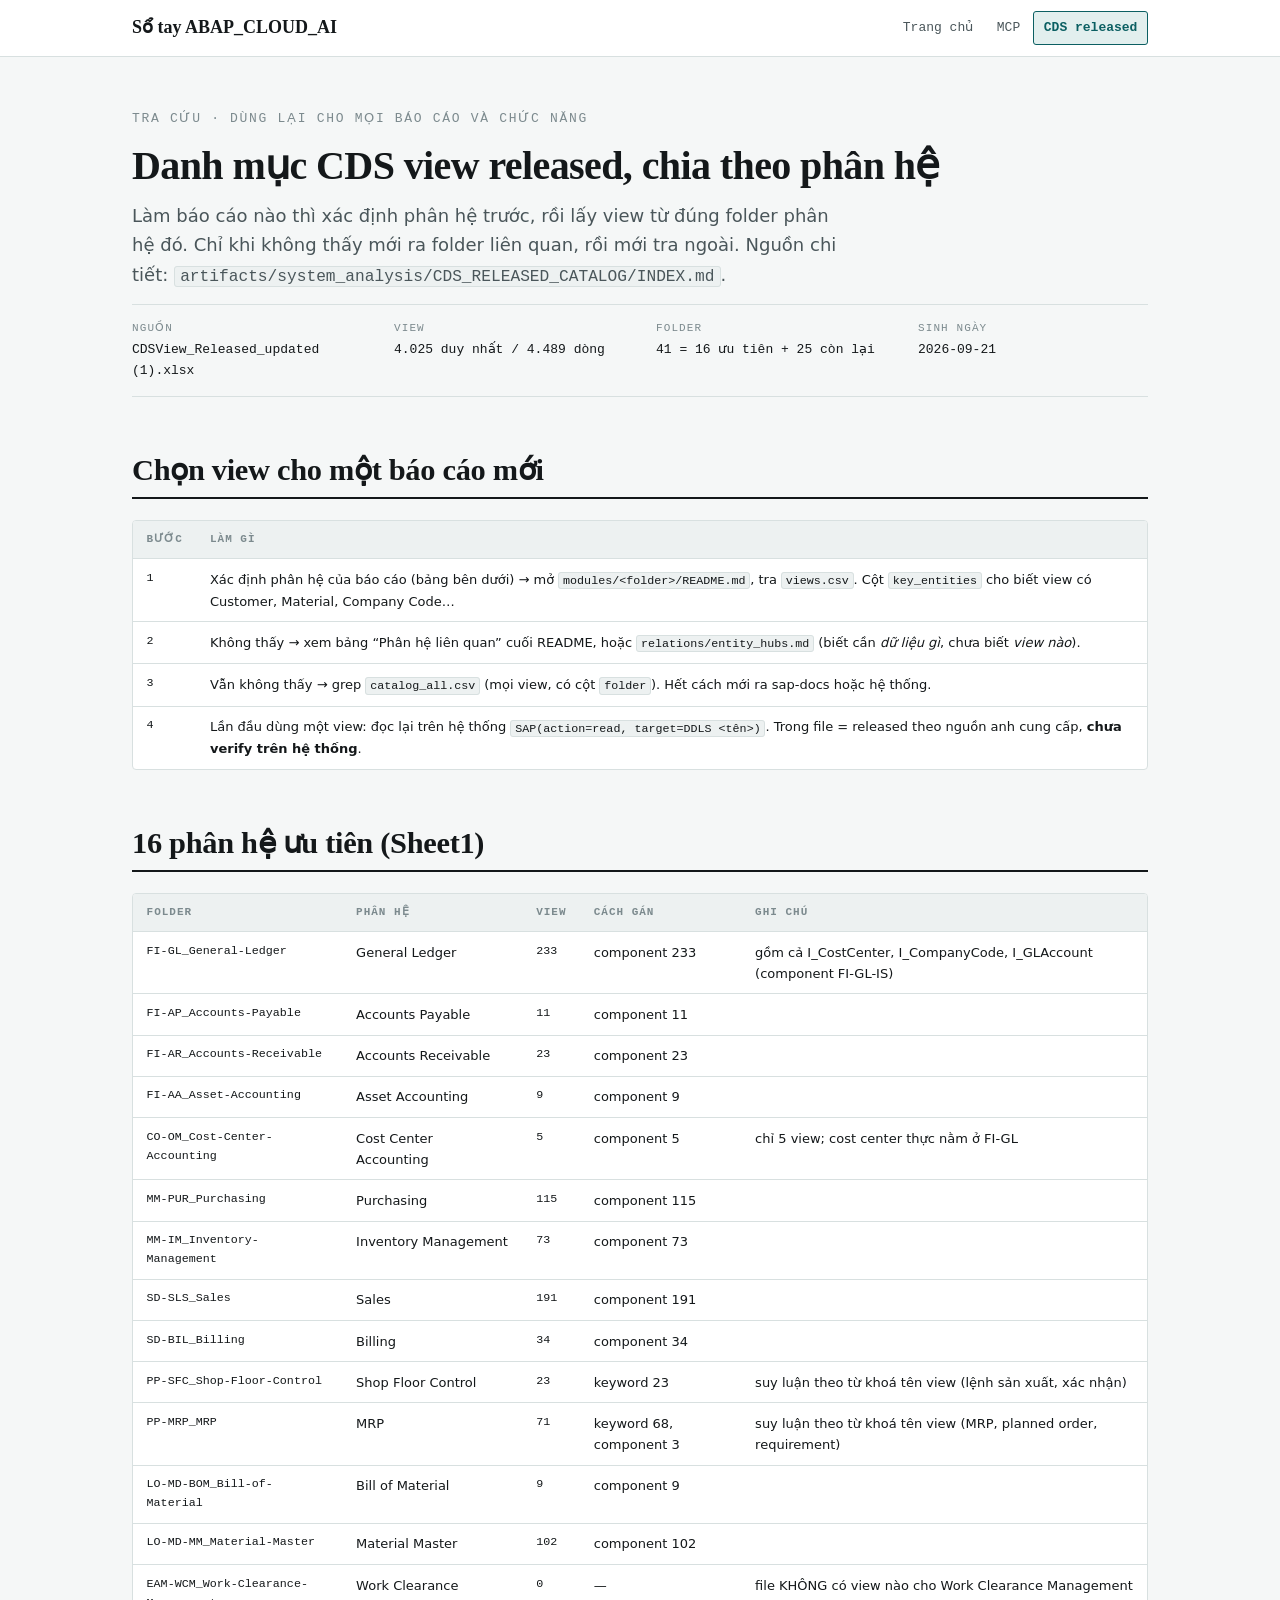
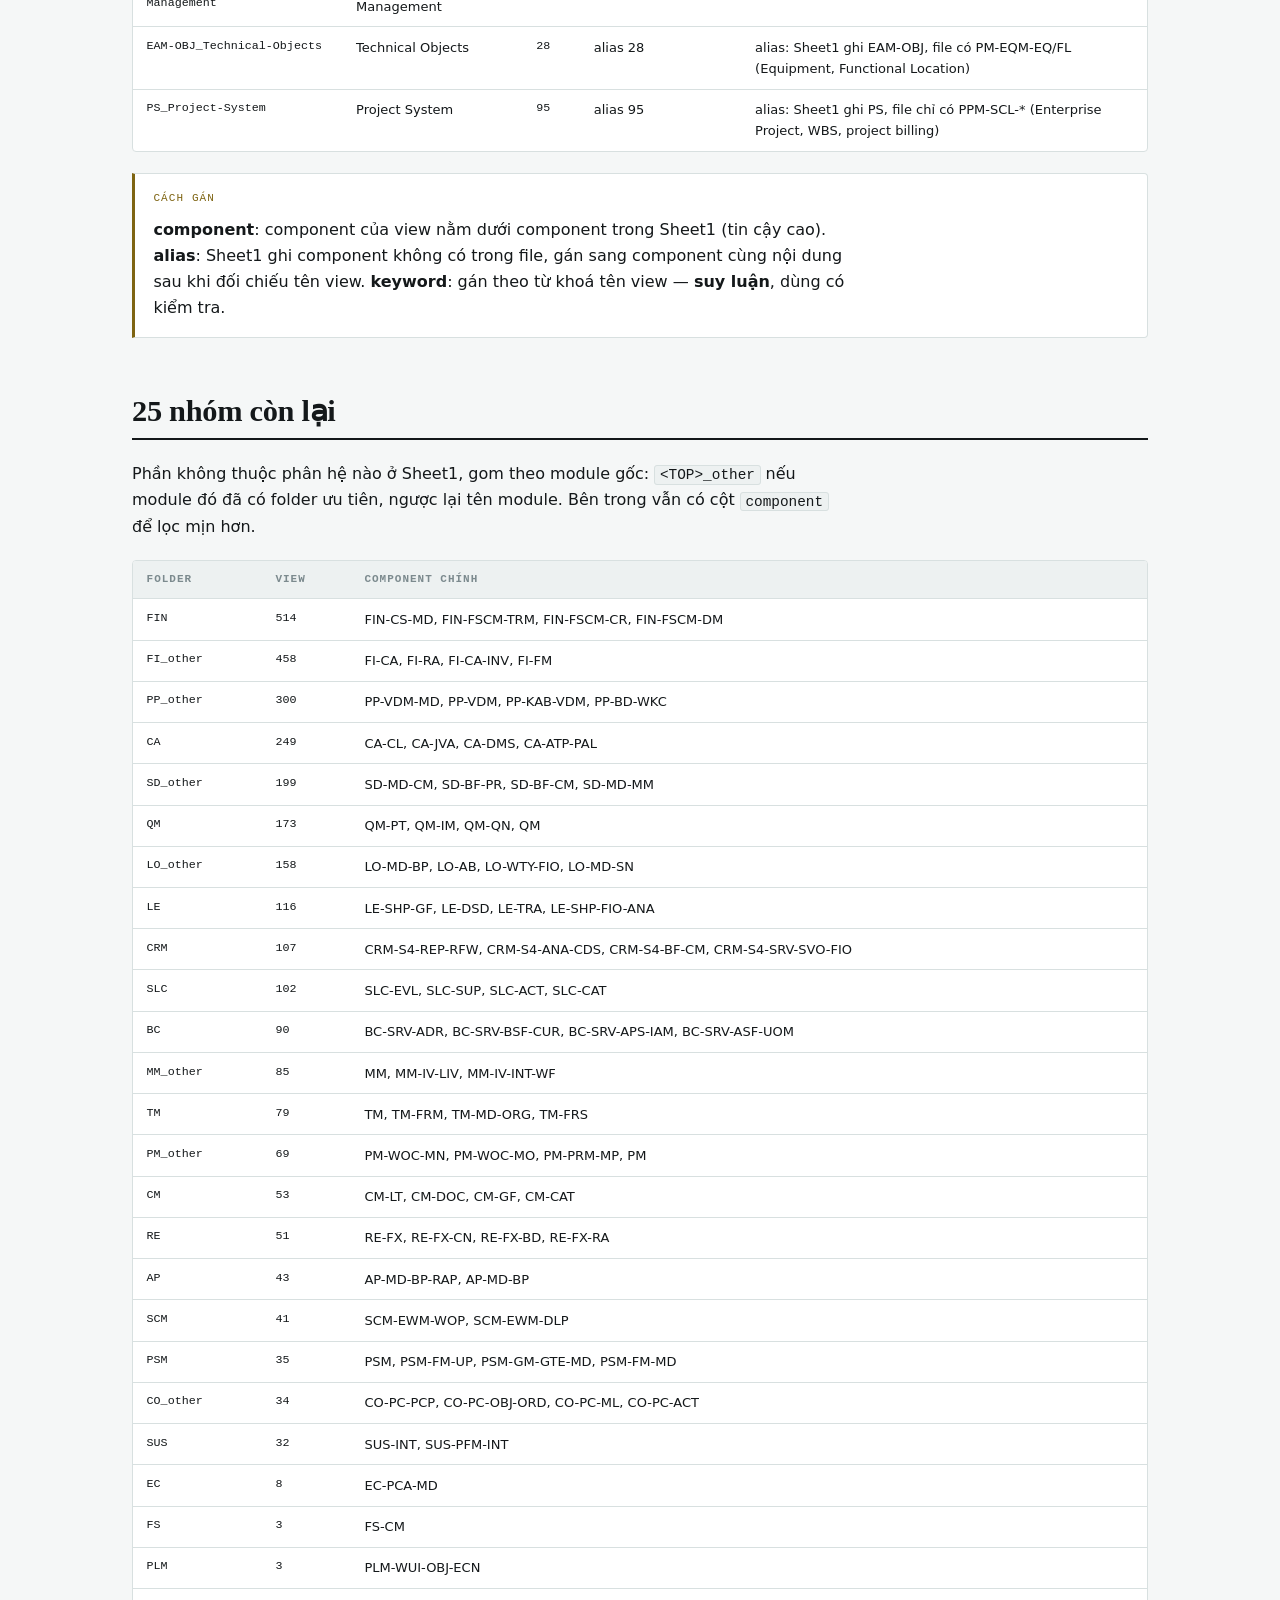
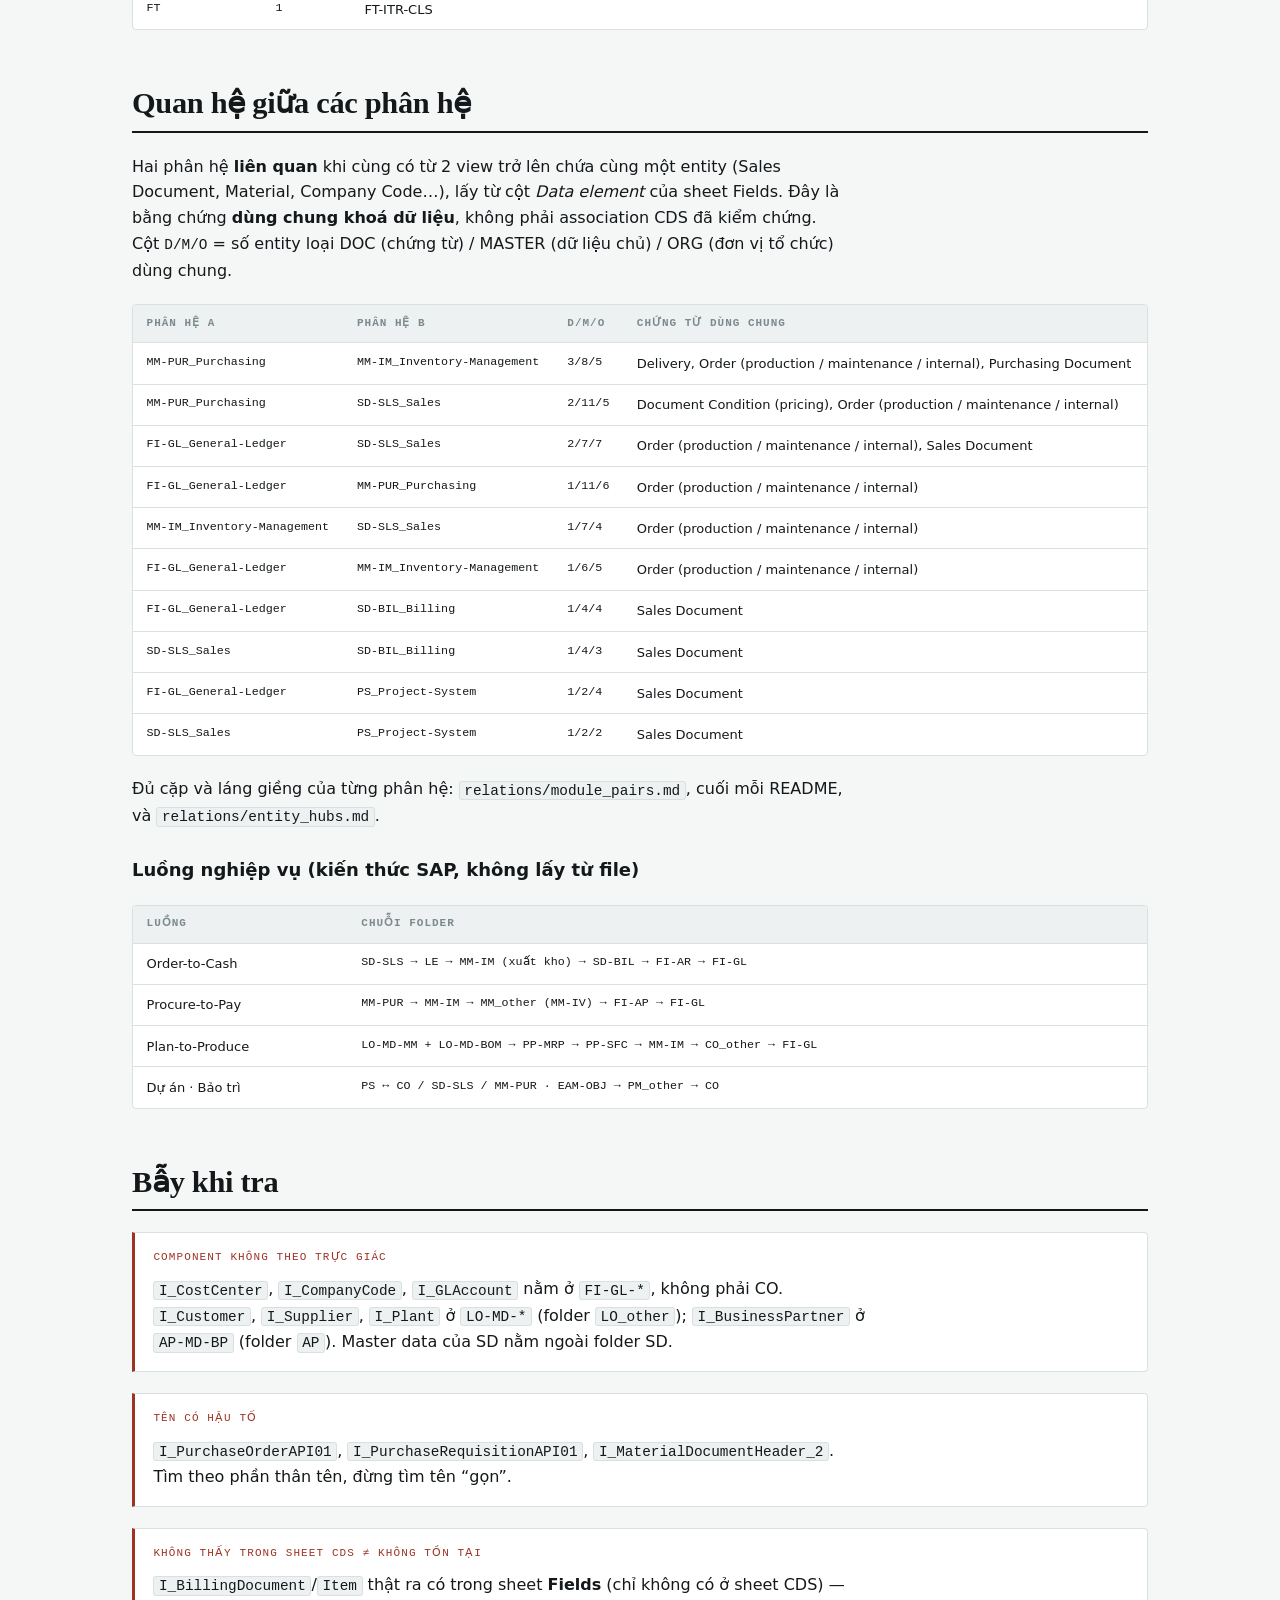
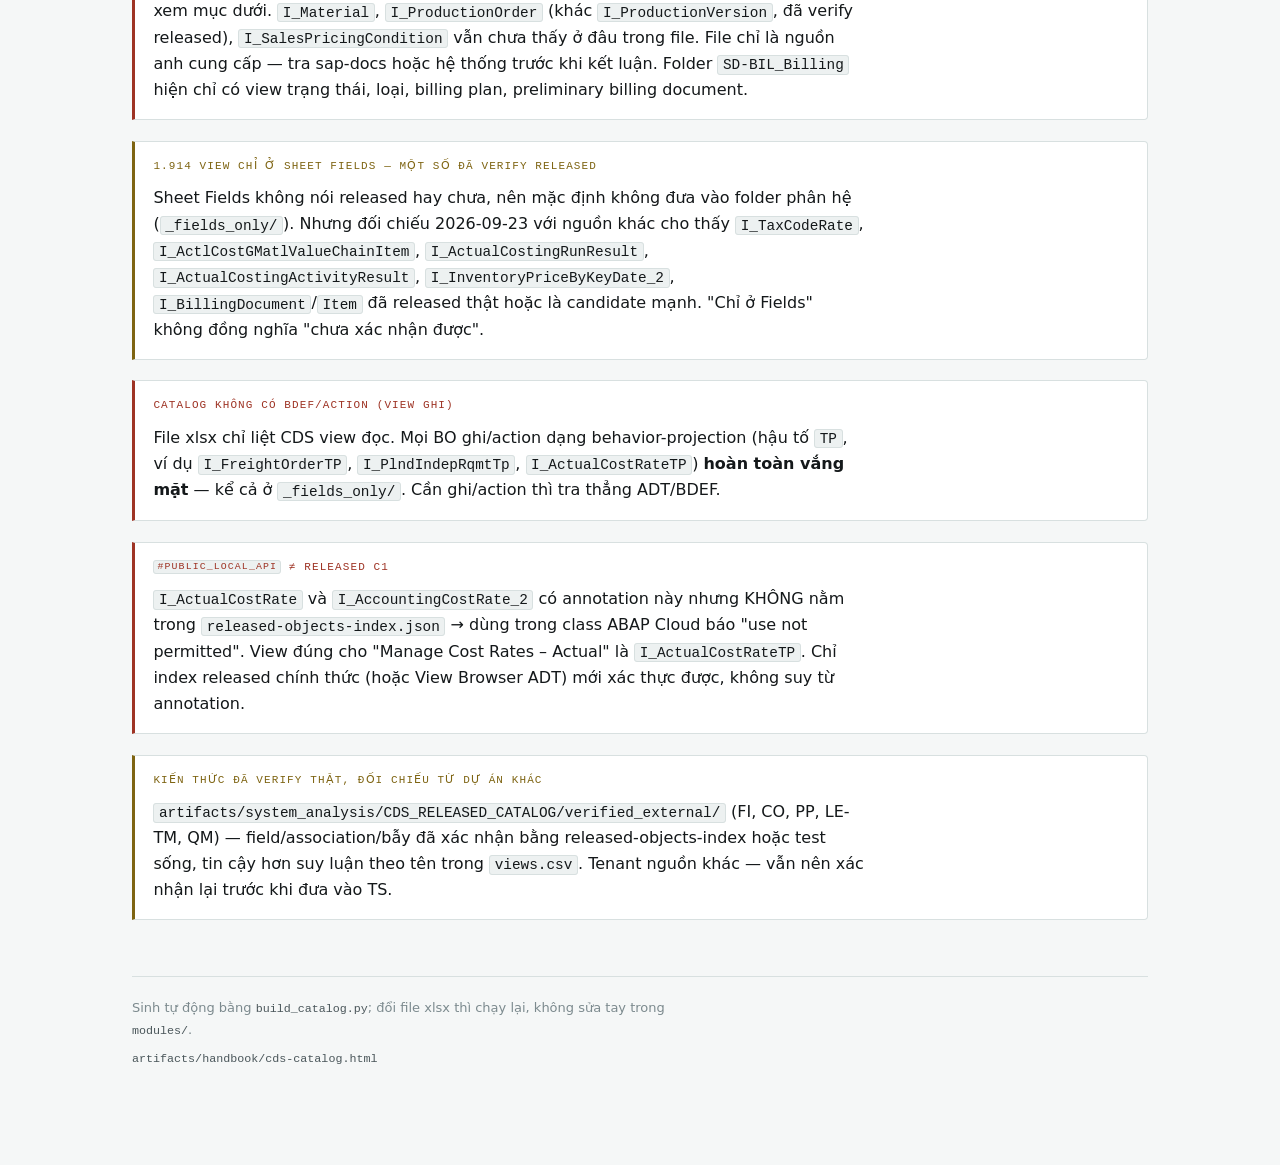
==== artifacts/handbook/cds-catalog.html @ c283cdae "feat: patch pre-cud-guard for edit; add CDS released catalog by module - .claude/hooks/pre-cud-guard" ====
<!doctype html>
<html lang="vi">
<head>
<meta charset="utf-8">
<meta name="viewport" content="width=device-width, initial-scale=1">
<title>Danh mục CDS released — Sổ tay ABAP_CLOUD_AI</title>
<link rel="stylesheet" href="assets/site.css">
</head>
<body>

<div class="topbar">
  <div class="inner">
    <a class="home" href="index.html">Sổ tay ABAP_CLOUD_AI</a>
    <nav aria-label="Trang">
      <a href="index.html">Trang chủ</a>
      <a href="mcp.html">MCP</a>
      <a href="cds-catalog.html" aria-current="page">CDS released</a>
    </nav>
  </div>
</div>

<div class="page">

  <header class="masthead">
    <p class="eyebrow">Tra cứu · dùng lại cho mọi báo cáo và chức năng</p>
    <h1>Danh mục CDS view released, chia theo phân hệ</h1>
    <p class="standfirst">
      Làm báo cáo nào thì xác định phân hệ trước, rồi lấy view từ đúng folder phân hệ đó. Chỉ khi không thấy mới ra folder liên quan,
      rồi mới tra ngoài. Nguồn chi tiết: <code>artifacts/system_analysis/CDS_RELEASED_CATALOG/INDEX.md</code>.
    </p>
    <div class="facts">
      <div><span class="k">nguồn</span><span class="v">CDSView_Released_updated (1).xlsx</span></div>
      <div><span class="k">view</span><span class="v">4.025 duy nhất / 4.489 dòng</span></div>
      <div><span class="k">folder</span><span class="v">41 = 16 ưu tiên + 25 còn lại</span></div>
      <div><span class="k">sinh ngày</span><span class="v">2026-09-21</span></div>
    </div>
  </header>

  <section id="quy-trinh">
    <h2>Chọn view cho một báo cáo mới</h2>
    <div class="wrap">
      <table>
        <thead><tr><th>Bước</th><th>Làm gì</th></tr></thead>
        <tbody>
          <tr><td class="mono">1</td><td>Xác định phân hệ của báo cáo (bảng bên dưới) → mở <code>modules/&lt;folder&gt;/README.md</code>, tra <code>views.csv</code>. Cột <code>key_entities</code> cho biết view có Customer, Material, Company Code…</td></tr>
          <tr><td class="mono">2</td><td>Không thấy → xem bảng “Phân hệ liên quan” cuối README, hoặc <code>relations/entity_hubs.md</code> (biết cần <i>dữ liệu gì</i>, chưa biết <i>view nào</i>).</td></tr>
          <tr><td class="mono">3</td><td>Vẫn không thấy → grep <code>catalog_all.csv</code> (mọi view, có cột <code>folder</code>). Hết cách mới ra sap-docs hoặc hệ thống.</td></tr>
          <tr><td class="mono">4</td><td>Lần đầu dùng một view: đọc lại trên hệ thống <code>SAP(action=read, target=DDLS &lt;tên&gt;)</code>. Trong file = released theo nguồn anh cung cấp, <b>chưa verify trên hệ thống</b>.</td></tr>
        </tbody>
      </table>
    </div>
  </section>

  <section id="uu-tien">
    <h2>16 phân hệ ưu tiên (Sheet1)</h2>
    <div class="wrap">
      <table>
        <thead><tr><th>Folder</th><th>Phân hệ</th><th>View</th><th>Cách gán</th><th>Ghi chú</th></tr></thead>
        <tbody>
<tr><td class="mono">FI-GL_General-Ledger</td><td>General Ledger</td><td class="mono">233</td><td>component 233</td><td>gồm cả I_CostCenter, I_CompanyCode, I_GLAccount (component FI-GL-IS)</td></tr>
<tr><td class="mono">FI-AP_Accounts-Payable</td><td>Accounts Payable</td><td class="mono">11</td><td>component 11</td><td></td></tr>
<tr><td class="mono">FI-AR_Accounts-Receivable</td><td>Accounts Receivable</td><td class="mono">23</td><td>component 23</td><td></td></tr>
<tr><td class="mono">FI-AA_Asset-Accounting</td><td>Asset Accounting</td><td class="mono">9</td><td>component 9</td><td></td></tr>
<tr><td class="mono">CO-OM_Cost-Center-Accounting</td><td>Cost Center Accounting</td><td class="mono">5</td><td>component 5</td><td>chỉ 5 view; cost center thực nằm ở FI-GL</td></tr>
<tr><td class="mono">MM-PUR_Purchasing</td><td>Purchasing</td><td class="mono">115</td><td>component 115</td><td></td></tr>
<tr><td class="mono">MM-IM_Inventory-Management</td><td>Inventory Management</td><td class="mono">73</td><td>component 73</td><td></td></tr>
<tr><td class="mono">SD-SLS_Sales</td><td>Sales</td><td class="mono">191</td><td>component 191</td><td></td></tr>
<tr><td class="mono">SD-BIL_Billing</td><td>Billing</td><td class="mono">34</td><td>component 34</td><td></td></tr>
<tr><td class="mono">PP-SFC_Shop-Floor-Control</td><td>Shop Floor Control</td><td class="mono">23</td><td>keyword 23</td><td>suy luận theo từ khoá tên view (lệnh sản xuất, xác nhận)</td></tr>
<tr><td class="mono">PP-MRP_MRP</td><td>MRP</td><td class="mono">71</td><td>keyword 68, component 3</td><td>suy luận theo từ khoá tên view (MRP, planned order, requirement)</td></tr>
<tr><td class="mono">LO-MD-BOM_Bill-of-Material</td><td>Bill of Material</td><td class="mono">9</td><td>component 9</td><td></td></tr>
<tr><td class="mono">LO-MD-MM_Material-Master</td><td>Material Master</td><td class="mono">102</td><td>component 102</td><td></td></tr>
<tr><td class="mono">EAM-WCM_Work-Clearance-Management</td><td>Work Clearance Management</td><td class="mono">0</td><td>—</td><td>file KHÔNG có view nào cho Work Clearance Management</td></tr>
<tr><td class="mono">EAM-OBJ_Technical-Objects</td><td>Technical Objects</td><td class="mono">28</td><td>alias 28</td><td>alias: Sheet1 ghi EAM-OBJ, file có PM-EQM-EQ/FL (Equipment, Functional Location)</td></tr>
<tr><td class="mono">PS_Project-System</td><td>Project System</td><td class="mono">95</td><td>alias 95</td><td>alias: Sheet1 ghi PS, file chỉ có PPM-SCL-* (Enterprise Project, WBS, project billing)</td></tr>
        </tbody>
      </table>
    </div>
    <div class="note">
      <p class="lbl">Cách gán</p>
      <p><b>component</b>: component của view nằm dưới component trong Sheet1 (tin cậy cao). <b>alias</b>: Sheet1 ghi component không có trong file,
      gán sang component cùng nội dung sau khi đối chiếu tên view. <b>keyword</b>: gán theo từ khoá tên view — <b>suy luận</b>, dùng có kiểm tra.</p>
    </div>
  </section>

  <section id="con-lai">
    <h2>25 nhóm còn lại</h2>
    <p>Phần không thuộc phân hệ nào ở Sheet1, gom theo module gốc: <code>&lt;TOP&gt;_other</code> nếu module đó đã có folder ưu tiên, ngược lại tên module.
    Bên trong vẫn có cột <code>component</code> để lọc mịn hơn.</p>
    <div class="wrap">
      <table>
        <thead><tr><th>Folder</th><th>View</th><th>Component chính</th></tr></thead>
        <tbody>
<tr><td class="mono">FIN</td><td class="mono">514</td><td>FIN-CS-MD, FIN-FSCM-TRM, FIN-FSCM-CR, FIN-FSCM-DM</td></tr>
<tr><td class="mono">FI_other</td><td class="mono">458</td><td>FI-CA, FI-RA, FI-CA-INV, FI-FM</td></tr>
<tr><td class="mono">PP_other</td><td class="mono">300</td><td>PP-VDM-MD, PP-VDM, PP-KAB-VDM, PP-BD-WKC</td></tr>
<tr><td class="mono">CA</td><td class="mono">249</td><td>CA-CL, CA-JVA, CA-DMS, CA-ATP-PAL</td></tr>
<tr><td class="mono">SD_other</td><td class="mono">199</td><td>SD-MD-CM, SD-BF-PR, SD-BF-CM, SD-MD-MM</td></tr>
<tr><td class="mono">QM</td><td class="mono">173</td><td>QM-PT, QM-IM, QM-QN, QM</td></tr>
<tr><td class="mono">LO_other</td><td class="mono">158</td><td>LO-MD-BP, LO-AB, LO-WTY-FIO, LO-MD-SN</td></tr>
<tr><td class="mono">LE</td><td class="mono">116</td><td>LE-SHP-GF, LE-DSD, LE-TRA, LE-SHP-FIO-ANA</td></tr>
<tr><td class="mono">CRM</td><td class="mono">107</td><td>CRM-S4-REP-RFW, CRM-S4-ANA-CDS, CRM-S4-BF-CM, CRM-S4-SRV-SVO-FIO</td></tr>
<tr><td class="mono">SLC</td><td class="mono">102</td><td>SLC-EVL, SLC-SUP, SLC-ACT, SLC-CAT</td></tr>
<tr><td class="mono">BC</td><td class="mono">90</td><td>BC-SRV-ADR, BC-SRV-BSF-CUR, BC-SRV-APS-IAM, BC-SRV-ASF-UOM</td></tr>
<tr><td class="mono">MM_other</td><td class="mono">85</td><td>MM, MM-IV-LIV, MM-IV-INT-WF</td></tr>
<tr><td class="mono">TM</td><td class="mono">79</td><td>TM, TM-FRM, TM-MD-ORG, TM-FRS</td></tr>
<tr><td class="mono">PM_other</td><td class="mono">69</td><td>PM-WOC-MN, PM-WOC-MO, PM-PRM-MP, PM</td></tr>
<tr><td class="mono">CM</td><td class="mono">53</td><td>CM-LT, CM-DOC, CM-GF, CM-CAT</td></tr>
<tr><td class="mono">RE</td><td class="mono">51</td><td>RE-FX, RE-FX-CN, RE-FX-BD, RE-FX-RA</td></tr>
<tr><td class="mono">AP</td><td class="mono">43</td><td>AP-MD-BP-RAP, AP-MD-BP</td></tr>
<tr><td class="mono">SCM</td><td class="mono">41</td><td>SCM-EWM-WOP, SCM-EWM-DLP</td></tr>
<tr><td class="mono">PSM</td><td class="mono">35</td><td>PSM, PSM-FM-UP, PSM-GM-GTE-MD, PSM-FM-MD</td></tr>
<tr><td class="mono">CO_other</td><td class="mono">34</td><td>CO-PC-PCP, CO-PC-OBJ-ORD, CO-PC-ML, CO-PC-ACT</td></tr>
<tr><td class="mono">SUS</td><td class="mono">32</td><td>SUS-INT, SUS-PFM-INT</td></tr>
<tr><td class="mono">EC</td><td class="mono">8</td><td>EC-PCA-MD</td></tr>
<tr><td class="mono">FS</td><td class="mono">3</td><td>FS-CM</td></tr>
<tr><td class="mono">PLM</td><td class="mono">3</td><td>PLM-WUI-OBJ-ECN</td></tr>
<tr><td class="mono">FT</td><td class="mono">1</td><td>FT-ITR-CLS</td></tr>
        </tbody>
      </table>
    </div>
  </section>

  <section id="quan-he">
    <h2>Quan hệ giữa các phân hệ</h2>
    <p>Hai phân hệ <b>liên quan</b> khi cùng có từ 2 view trở lên chứa cùng một entity (Sales Document, Material, Company Code…), lấy từ cột <i>Data element</i>
    của sheet Fields. Đây là bằng chứng <b>dùng chung khoá dữ liệu</b>, không phải association CDS đã kiểm chứng. Cột <span class="mono">D/M/O</span> = số entity
    loại DOC (chứng từ) / MASTER (dữ liệu chủ) / ORG (đơn vị tổ chức) dùng chung.</p>
    <div class="wrap">
      <table>
        <thead><tr><th>Phân hệ A</th><th>Phân hệ B</th><th>D/M/O</th><th>Chứng từ dùng chung</th></tr></thead>
        <tbody>
<tr><td class="mono">MM-PUR_Purchasing</td><td class="mono">MM-IM_Inventory-Management</td><td class="mono">3/8/5</td><td>Delivery, Order (production / maintenance / internal), Purchasing Document</td></tr>
<tr><td class="mono">MM-PUR_Purchasing</td><td class="mono">SD-SLS_Sales</td><td class="mono">2/11/5</td><td>Document Condition (pricing), Order (production / maintenance / internal)</td></tr>
<tr><td class="mono">FI-GL_General-Ledger</td><td class="mono">SD-SLS_Sales</td><td class="mono">2/7/7</td><td>Order (production / maintenance / internal), Sales Document</td></tr>
<tr><td class="mono">FI-GL_General-Ledger</td><td class="mono">MM-PUR_Purchasing</td><td class="mono">1/11/6</td><td>Order (production / maintenance / internal)</td></tr>
<tr><td class="mono">MM-IM_Inventory-Management</td><td class="mono">SD-SLS_Sales</td><td class="mono">1/7/4</td><td>Order (production / maintenance / internal)</td></tr>
<tr><td class="mono">FI-GL_General-Ledger</td><td class="mono">MM-IM_Inventory-Management</td><td class="mono">1/6/5</td><td>Order (production / maintenance / internal)</td></tr>
<tr><td class="mono">FI-GL_General-Ledger</td><td class="mono">SD-BIL_Billing</td><td class="mono">1/4/4</td><td>Sales Document</td></tr>
<tr><td class="mono">SD-SLS_Sales</td><td class="mono">SD-BIL_Billing</td><td class="mono">1/4/3</td><td>Sales Document</td></tr>
<tr><td class="mono">FI-GL_General-Ledger</td><td class="mono">PS_Project-System</td><td class="mono">1/2/4</td><td>Sales Document</td></tr>
<tr><td class="mono">SD-SLS_Sales</td><td class="mono">PS_Project-System</td><td class="mono">1/2/2</td><td>Sales Document</td></tr>
        </tbody>
      </table>
    </div>
    <p>Đủ cặp và láng giềng của từng phân hệ: <code>relations/module_pairs.md</code>, cuối mỗi README, và <code>relations/entity_hubs.md</code>.</p>

    <h3>Luồng nghiệp vụ (kiến thức SAP, không lấy từ file)</h3>
    <div class="wrap">
      <table>
        <thead><tr><th>Luồng</th><th>Chuỗi folder</th></tr></thead>
        <tbody>
          <tr><td>Order-to-Cash</td><td class="mono">SD-SLS → LE → MM-IM (xuất kho) → SD-BIL → FI-AR → FI-GL</td></tr>
          <tr><td>Procure-to-Pay</td><td class="mono">MM-PUR → MM-IM → MM_other (MM-IV) → FI-AP → FI-GL</td></tr>
          <tr><td>Plan-to-Produce</td><td class="mono">LO-MD-MM + LO-MD-BOM → PP-MRP → PP-SFC → MM-IM → CO_other → FI-GL</td></tr>
          <tr><td>Dự án · Bảo trì</td><td class="mono">PS ↔ CO / SD-SLS / MM-PUR · EAM-OBJ → PM_other → CO</td></tr>
        </tbody>
      </table>
    </div>
  </section>

  <section id="bay">
    <h2>Bẫy khi tra</h2>
    <div class="trap">
      <p class="lbl">component không theo trực giác</p>
      <p><code>I_CostCenter</code>, <code>I_CompanyCode</code>, <code>I_GLAccount</code> nằm ở <code>FI-GL-*</code>, không phải CO. <code>I_Customer</code>, <code>I_Supplier</code>, <code>I_Plant</code> ở
      <code>LO-MD-*</code> (folder <code>LO_other</code>); <code>I_BusinessPartner</code> ở <code>AP-MD-BP</code> (folder <code>AP</code>). Master data của SD nằm ngoài folder SD.</p>
    </div>
    <div class="trap">
      <p class="lbl">tên có hậu tố</p>
      <p><code>I_PurchaseOrderAPI01</code>, <code>I_PurchaseRequisitionAPI01</code>, <code>I_MaterialDocumentHeader_2</code>. Tìm theo phần thân tên, đừng tìm tên “gọn”.</p>
    </div>
    <div class="trap">
      <p class="lbl">không thấy trong sheet CDS ≠ không tồn tại</p>
      <p><code>I_BillingDocument</code>/<code>Item</code> thật ra có trong sheet <b>Fields</b> (chỉ không có ở sheet CDS) — xem mục dưới. <code>I_Material</code>, <code>I_ProductionOrder</code> (khác <code>I_ProductionVersion</code>, đã verify released), <code>I_SalesPricingCondition</code> vẫn chưa thấy ở đâu trong file. File chỉ là nguồn anh cung cấp — tra sap-docs hoặc hệ thống trước khi kết luận.
      Folder <code>SD-BIL_Billing</code> hiện chỉ có view trạng thái, loại, billing plan, preliminary billing document.</p>
    </div>
    <div class="note">
      <p class="lbl">1.914 view chỉ ở sheet Fields — một số ĐÃ verify released</p>
      <p>Sheet Fields không nói released hay chưa, nên mặc định không đưa vào folder phân hệ (<code>_fields_only/</code>). Nhưng đối chiếu 2026-09-23 với nguồn khác cho thấy <code>I_TaxCodeRate</code>, <code>I_ActlCostGMatlValueChainItem</code>, <code>I_ActualCostingRunResult</code>, <code>I_ActualCostingActivityResult</code>, <code>I_InventoryPriceByKeyDate_2</code>, <code>I_BillingDocument</code>/<code>Item</code> đã released thật hoặc là candidate mạnh. "Chỉ ở Fields" không đồng nghĩa "chưa xác nhận được".</p>
    </div>
    <div class="trap">
      <p class="lbl">catalog không có BDEF/action (view ghi)</p>
      <p>File xlsx chỉ liệt CDS view đọc. Mọi BO ghi/action dạng behavior-projection (hậu tố <code>TP</code>, ví dụ <code>I_FreightOrderTP</code>, <code>I_PlndIndepRqmtTp</code>, <code>I_ActualCostRateTP</code>) <b>hoàn toàn vắng mặt</b> — kể cả ở <code>_fields_only/</code>. Cần ghi/action thì tra thẳng ADT/BDEF.</p>
    </div>
    <div class="trap">
      <p class="lbl"><code>#PUBLIC_LOCAL_API</code> ≠ released C1</p>
      <p><code>I_ActualCostRate</code> và <code>I_AccountingCostRate_2</code> có annotation này nhưng KHÔNG nằm trong <code>released-objects-index.json</code> → dùng trong class ABAP Cloud báo "use not permitted". View đúng cho "Manage Cost Rates – Actual" là <code>I_ActualCostRateTP</code>. Chỉ index released chính thức (hoặc View Browser ADT) mới xác thực được, không suy từ annotation.</p>
    </div>
    <div class="note">
      <p class="lbl">Kiến thức đã verify thật, đối chiếu từ dự án khác</p>
      <p><code>artifacts/system_analysis/CDS_RELEASED_CATALOG/verified_external/</code> (FI, CO, PP, LE-TM, QM) — field/association/bẫy đã xác nhận bằng released-objects-index hoặc test sống, tin cậy hơn suy luận theo tên trong <code>views.csv</code>. Tenant nguồn khác — vẫn nên xác nhận lại trước khi đưa vào TS.</p>
    </div>
  </section>

  <footer>
    <p>Sinh tự động bằng <span class="mono">build_catalog.py</span>; đổi file xlsx thì chạy lại, không sửa tay trong <span class="mono">modules/</span>.</p>
    <p><span class="mono">artifacts/handbook/cds-catalog.html</span></p>
  </footer>

</div>
</body>
</html>
---- artifacts/handbook/assets/site.css ----
/* Sổ tay ABAP_CLOUD_AI — stylesheet dùng chung cho mọi trang.
   Local site: mở bằng file://, không gọi mạng, không webfont. */

:root {
  --ground:      #F5F7F7;
  --surface:     #FFFFFF;
  --surface-2:   #EDF1F1;
  --ink:         #14181A;
  --ink-2:       #4A565A;
  --ink-3:       #7C8A8E;
  --rule:        #D8E0E0;
  --accent:      #0B5F62;
  --accent-soft: #E2EFEE;
  --danger:      #9E3324;
  --danger-soft: #F7E7E3;
  --warn:        #7E6412;
  --warn-soft:   #F4EEDB;
  --ok:          #2F6B3A;

  --font-display: ui-serif, "Iowan Old Style", "Palatino Linotype", Palatino, Georgia, serif;
  --font-body:    system-ui, -apple-system, "Segoe UI", Roboto, Helvetica, Arial, sans-serif;
  --font-mono:    ui-monospace, "SF Mono", SFMono-Regular, Menlo, Consolas, "Liberation Mono", monospace;

  --measure: 70ch;
  --step--1: 0.8125rem;
  --step-0:  1rem;
  --step-1:  1.125rem;
  --step-2:  1.4rem;
  --step-3:  1.9rem;
  --step-4:  2.5rem;
}

@media (prefers-color-scheme: dark) {
  :root:not([data-theme="light"]) {
    --ground:      #0E1214;
    --surface:     #161B1D;
    --surface-2:   #1D2426;
    --ink:         #E8EDED;
    --ink-2:       #A6B4B6;
    --ink-3:       #7A8A8C;
    --rule:        #2A3335;
    --accent:      #5CB8B4;
    --accent-soft: #12312F;
    --danger:      #E08272;
    --danger-soft: #37211D;
    --warn:        #C9A227;
    --warn-soft:   #2C2513;
    --ok:          #79BE86;
  }
}
:root[data-theme="dark"] {
  --ground:#0E1214; --surface:#161B1D; --surface-2:#1D2426;
  --ink:#E8EDED; --ink-2:#A6B4B6; --ink-3:#7A8A8C; --rule:#2A3335;
  --accent:#5CB8B4; --accent-soft:#12312F;
  --danger:#E08272; --danger-soft:#37211D;
  --warn:#C9A227; --warn-soft:#2C2513; --ok:#79BE86;
}

* { box-sizing: border-box; }
html { scroll-behavior: smooth; }
@media (prefers-reduced-motion: reduce) { html { scroll-behavior: auto; } }

body {
  margin: 0;
  background: var(--ground);
  color: var(--ink);
  font-family: var(--font-body);
  font-size: var(--step-0);
  line-height: 1.62;
  -webkit-font-smoothing: antialiased;
}

a { color: var(--accent); }
:focus-visible { outline: 2px solid var(--accent); outline-offset: 3px; }

/* ---------- top bar ---------- */
.topbar {
  border-bottom: 1px solid var(--rule);
  background: var(--surface);
  position: sticky;
  top: 0;
  z-index: 10;
}
.topbar .inner {
  max-width: 1080px;
  margin: 0 auto;
  padding: 0 clamp(1.1rem, 3vw, 2rem);
  display: flex;
  align-items: center;
  gap: clamp(0.75rem, 3vw, 2rem);
  flex-wrap: wrap;
  min-height: 56px;
}
.topbar .home {
  font-family: var(--font-display);
  font-size: var(--step-1);
  font-weight: 600;
  color: var(--ink);
  text-decoration: none;
  white-space: nowrap;
}
.topbar nav { display: flex; gap: 0.15rem; flex-wrap: wrap; margin-left: auto; }
.topbar nav a {
  font-family: var(--font-mono);
  font-size: var(--step--1);
  color: var(--ink-2);
  text-decoration: none;
  padding: 0.32rem 0.6rem;
  border-radius: 3px;
  border: 1px solid transparent;
  white-space: nowrap;
}
.topbar nav a:hover { background: var(--surface-2); color: var(--ink); }
.topbar nav a[aria-current="page"] {
  background: var(--accent-soft);
  border-color: var(--accent);
  color: var(--accent);
  font-weight: 600;
}

.topbar nav select {
  font-family: var(--font-mono);
  font-size: var(--step--1);
  color: var(--ink-2);
  background: var(--surface);
  border: 1px solid var(--rule);
  border-radius: 3px;
  padding: 0.32rem 1.7rem 0.32rem 0.6rem;
  appearance: none;
  -webkit-appearance: none;
  background-image: linear-gradient(45deg, transparent 50%, var(--ink-3) 50%),
                     linear-gradient(135deg, var(--ink-3) 50%, transparent 50%);
  background-position: calc(100% - 0.95rem) center, calc(100% - 0.65rem) center;
  background-size: 5px 5px, 5px 5px;
  background-repeat: no-repeat;
  cursor: pointer;
}
.topbar nav select:hover { background-color: var(--surface-2); color: var(--ink); }
.topbar nav select.is-current {
  background-color: var(--accent-soft);
  border-color: var(--accent);
  color: var(--accent);
  font-weight: 600;
}

/* ---------- layout ---------- */
.page {
  max-width: 1080px;
  margin: 0 auto;
  padding: clamp(1.9rem, 4vw, 3.25rem) clamp(1.1rem, 3vw, 2rem) 6rem;
  display: flex;
  flex-direction: column;
  gap: clamp(2.25rem, 5vw, 3.5rem);
}

p, ul, ol { max-width: var(--measure); }
p { margin: 0; }
ul, ol { margin: 0; padding-left: 1.2rem; display: flex; flex-direction: column; gap: 0.42rem; }

/* ---------- masthead ---------- */
.masthead { display: flex; flex-direction: column; gap: 0.9rem; }
.eyebrow {
  font-family: var(--font-mono);
  font-size: var(--step--1);
  letter-spacing: 0.13em;
  text-transform: uppercase;
  color: var(--ink-3);
}
h1 {
  font-family: var(--font-display);
  font-size: var(--step-4);
  line-height: 1.08;
  font-weight: 600;
  letter-spacing: -0.015em;
  text-wrap: balance;
  margin: 0;
}
.standfirst { font-size: var(--step-1); color: var(--ink-2); max-width: 62ch; }

.facts {
  border-top: 1px solid var(--rule);
  border-bottom: 1px solid var(--rule);
  padding: 0.9rem 0;
  display: grid;
  grid-template-columns: repeat(auto-fit, minmax(165px, 1fr));
  gap: 0.85rem 2rem;
}
.facts div { display: flex; flex-direction: column; gap: 0.12rem; }
.facts .k {
  font-family: var(--font-mono); font-size: 0.6875rem;
  letter-spacing: 0.1em; text-transform: uppercase; color: var(--ink-3);
}
.facts .v { font-family: var(--font-mono); font-size: var(--step--1); overflow-wrap: anywhere; }

/* ---------- sections ---------- */
section { display: flex; flex-direction: column; gap: 1.3rem; scroll-margin-top: 72px; }
section > h2 {
  font-family: var(--font-display);
  font-size: var(--step-3);
  line-height: 1.15;
  font-weight: 600;
  letter-spacing: -0.01em;
  margin: 0;
  padding-bottom: 0.6rem;
  border-bottom: 2px solid var(--ink);
  text-wrap: balance;
}
h3 {
  font-family: var(--font-body);
  font-size: var(--step-1);
  font-weight: 620;
  margin: 0.3rem 0 0;
  text-wrap: balance;
}
h4 {
  font-family: var(--font-mono);
  font-size: 0.75rem;
  letter-spacing: 0.09em;
  text-transform: uppercase;
  color: var(--ink-3);
  margin: 0.2rem 0 0;
}

/* ---------- code ---------- */
code, .mono { font-family: var(--font-mono); font-size: 0.9em; }
code {
  background: var(--surface-2);
  border: 1px solid var(--rule);
  border-radius: 3px;
  padding: 0.05em 0.32em;
  overflow-wrap: anywhere;
}
pre {
  margin: 0;
  background: var(--surface);
  border: 1px solid var(--rule);
  border-radius: 4px;
  padding: 0.9rem 1.05rem;
  overflow-x: auto;
  font-family: var(--font-mono);
  font-size: var(--step--1);
  line-height: 1.55;
}
pre code { background: none; border: 0; padding: 0; }

/* ---------- tables ---------- */
.wrap { overflow-x: auto; border: 1px solid var(--rule); border-radius: 4px; background: var(--surface); }
table { border-collapse: collapse; width: 100%; font-size: var(--step--1); min-width: 520px; }
th, td { text-align: left; padding: 0.6rem 0.85rem; border-bottom: 1px solid var(--rule); vertical-align: top; }
thead th {
  font-family: var(--font-mono); font-size: 0.6875rem;
  letter-spacing: 0.09em; text-transform: uppercase;
  color: var(--ink-3); background: var(--surface-2); white-space: nowrap;
}
tbody tr:last-child td { border-bottom: 0; }
td.mono { font-family: var(--font-mono); }

/* ---------- cards ---------- */
.cards { display: grid; grid-template-columns: repeat(auto-fit, minmax(262px, 1fr)); gap: 1rem; }
.card {
  background: var(--surface);
  border: 1px solid var(--rule);
  border-radius: 4px;
  padding: 1rem 1.1rem;
  display: flex; flex-direction: column; gap: 0.55rem;
  text-decoration: none;
  color: inherit;
}
a.card:hover { border-color: var(--accent); background: var(--accent-soft); }
.card .t { font-family: var(--font-mono); font-size: var(--step-0); font-weight: 620; color: var(--ink); }
.card .d { font-size: var(--step--1); color: var(--ink-2); }
.card .p { font-family: var(--font-mono); font-size: 0.7rem; color: var(--ink-3); overflow-wrap: anywhere; }

/* ---------- pills ---------- */
.pill {
  display: inline-block; align-self: flex-start;
  font-family: var(--font-mono); font-size: 0.6875rem;
  letter-spacing: 0.06em; text-transform: uppercase;
  padding: 0.1rem 0.44rem; border-radius: 3px;
  border: 1px solid currentColor; white-space: nowrap;
}
.pill-acc { color: var(--accent); }
.pill-wrn { color: var(--warn); }
.pill-dgr { color: var(--danger); }
.pill-ok  { color: var(--ok); }
.pill-off { color: var(--ink-3); }

/* ---------- callouts ---------- */
.note, .trap {
  background: var(--surface);
  border: 1px solid var(--rule);
  border-radius: 0 4px 4px 0;
  padding: 1rem 1.15rem;
  display: flex; flex-direction: column; gap: 0.6rem;
}
.note { border-left: 3px solid var(--warn); }
.trap { border-left: 3px solid var(--danger); }
.note .lbl, .trap .lbl {
  font-family: var(--font-mono); font-size: 0.6875rem;
  letter-spacing: 0.1em; text-transform: uppercase;
}
.note .lbl { color: var(--warn); }
.trap .lbl { color: var(--danger); }
.note h3, .trap h3 { margin: 0; }

/* ---------- footer ---------- */
footer {
  border-top: 1px solid var(--rule);
  padding-top: 1.25rem;
  font-size: var(--step--1);
  color: var(--ink-3);
  display: flex; flex-direction: column; gap: 0.35rem;
}
footer .mono { color: var(--ink-2); }
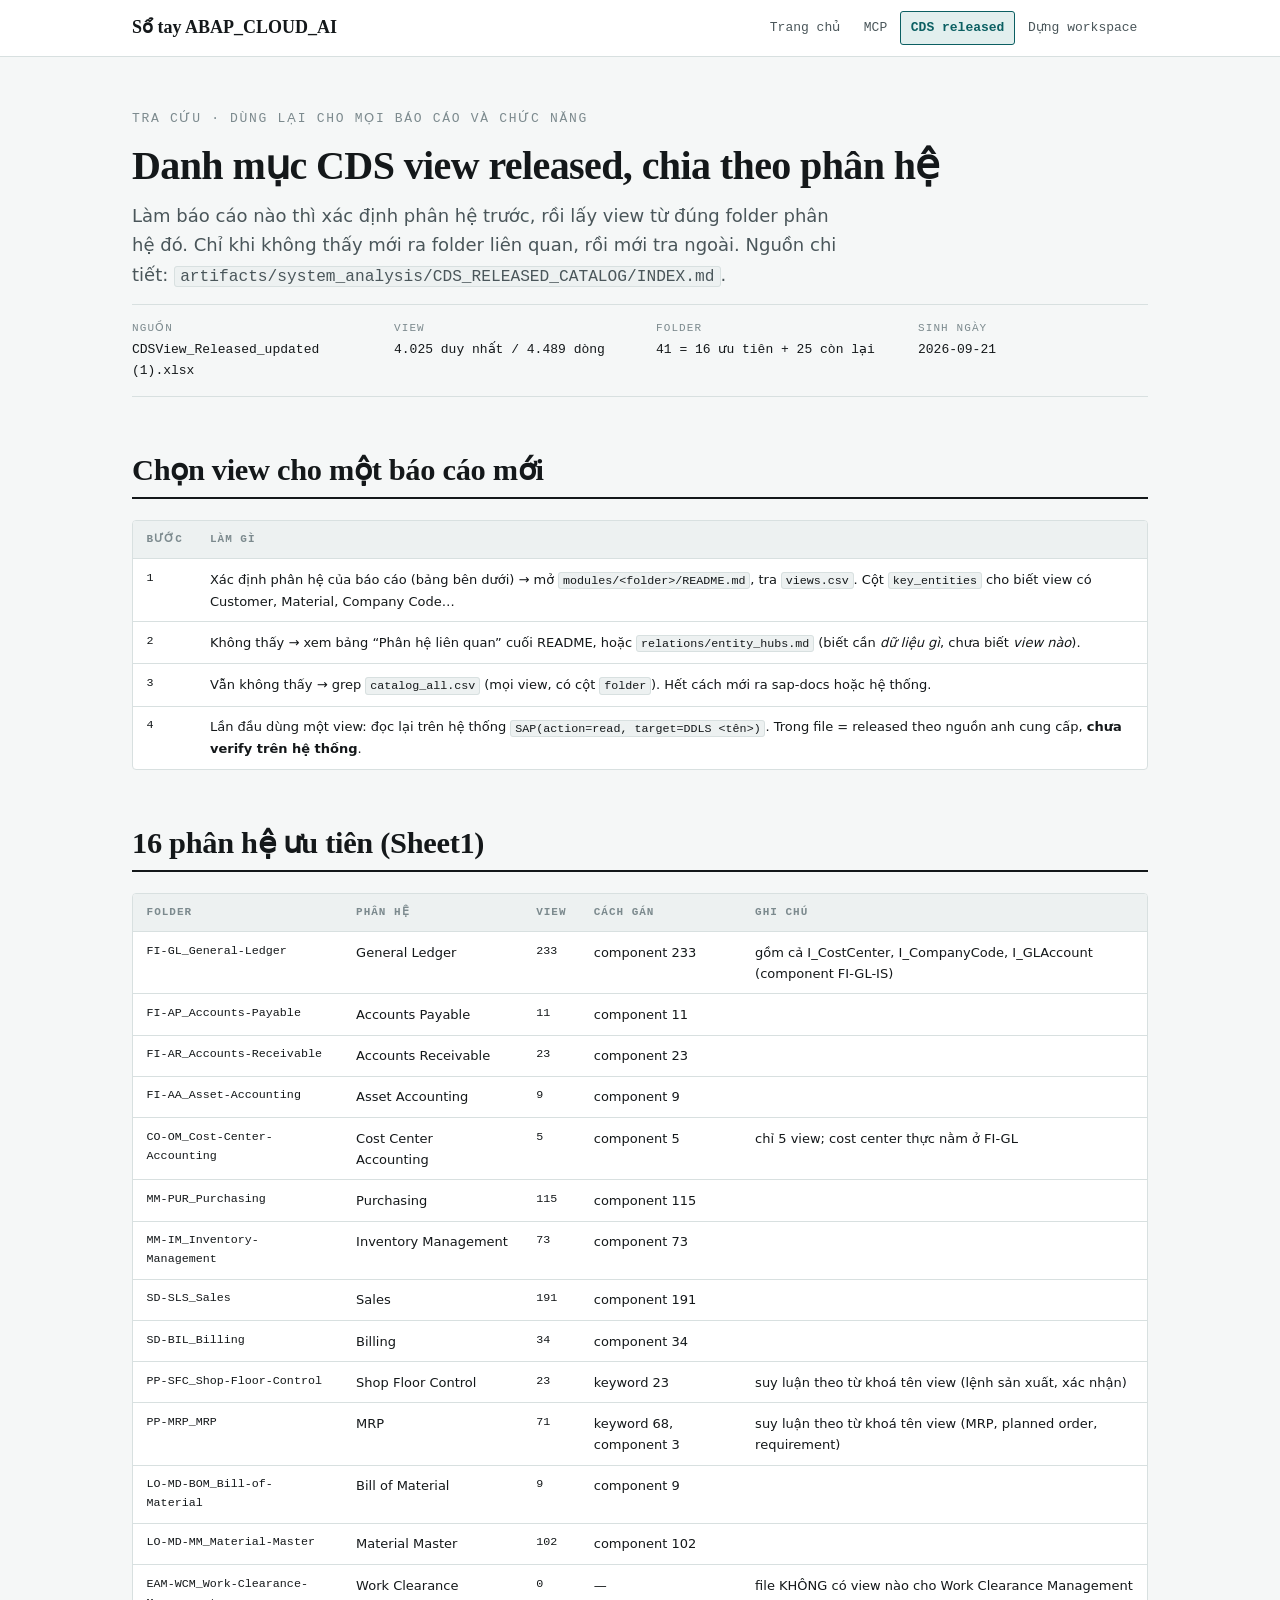
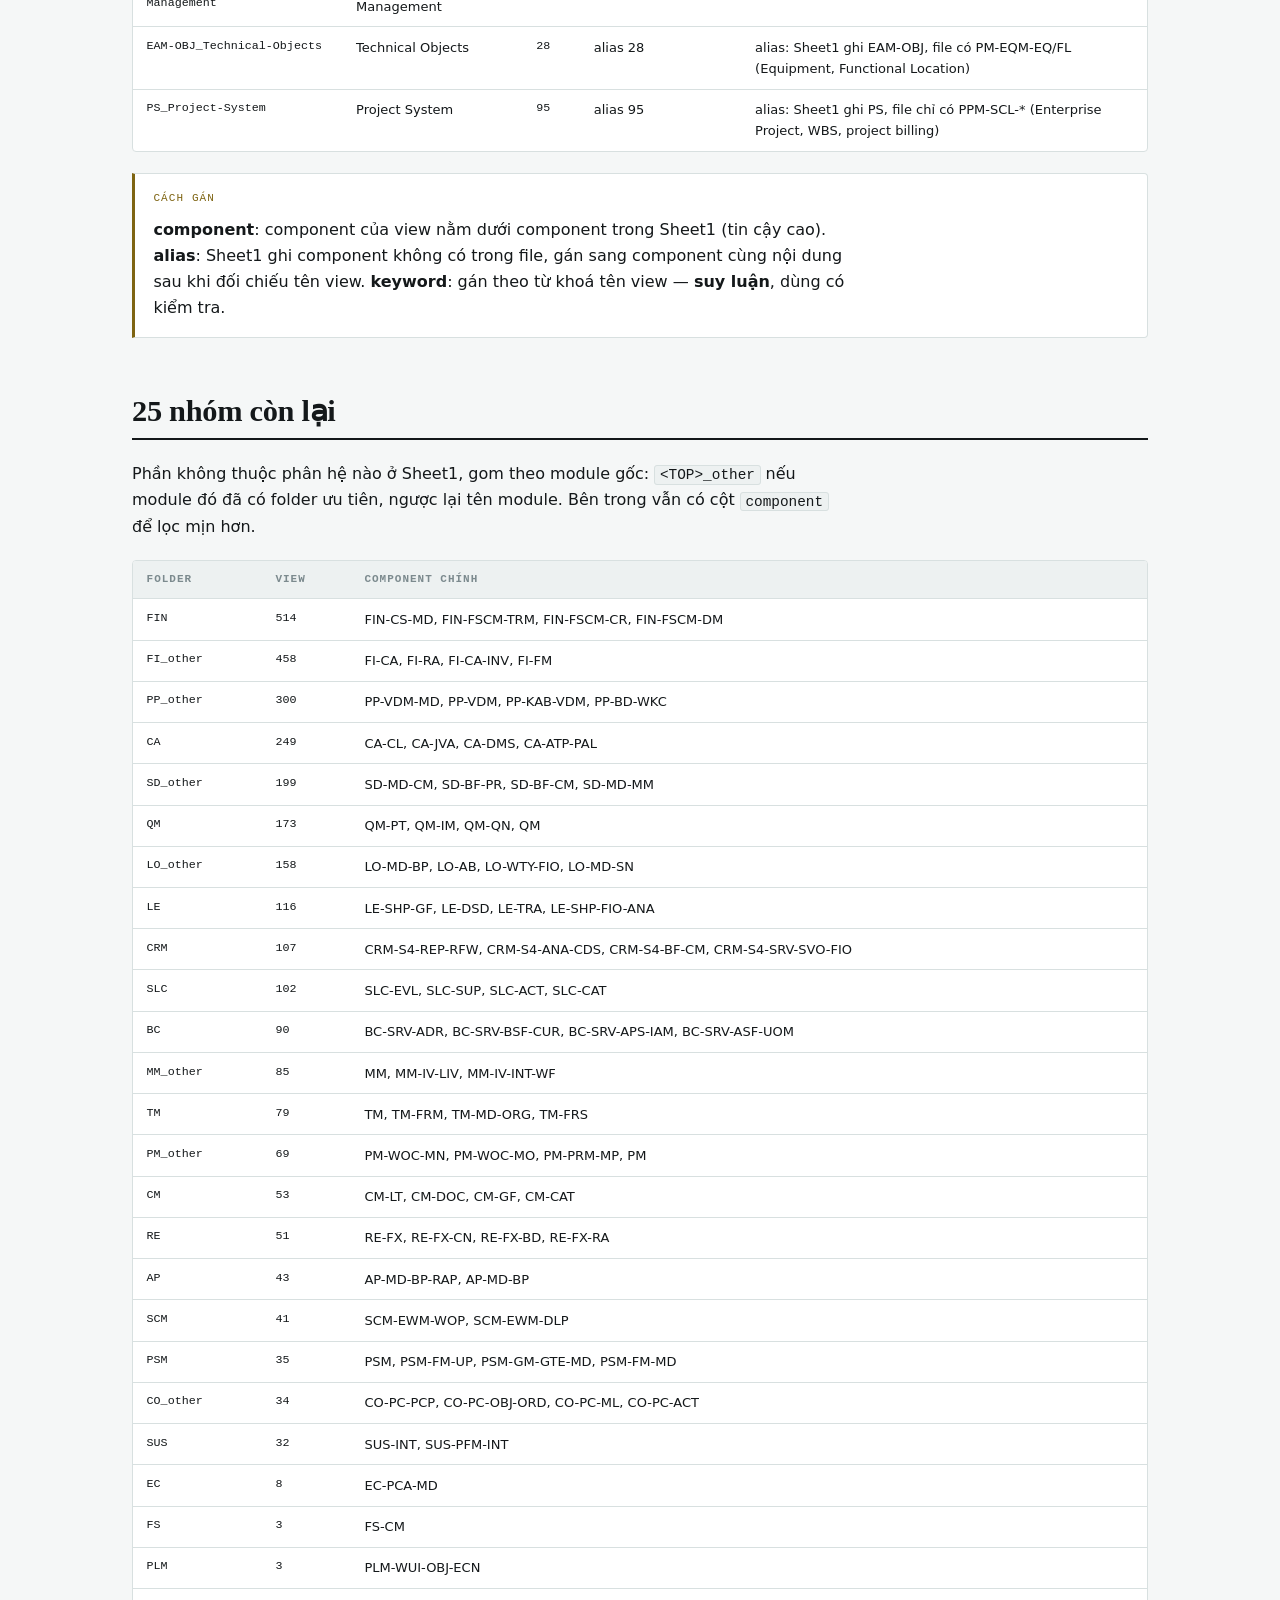
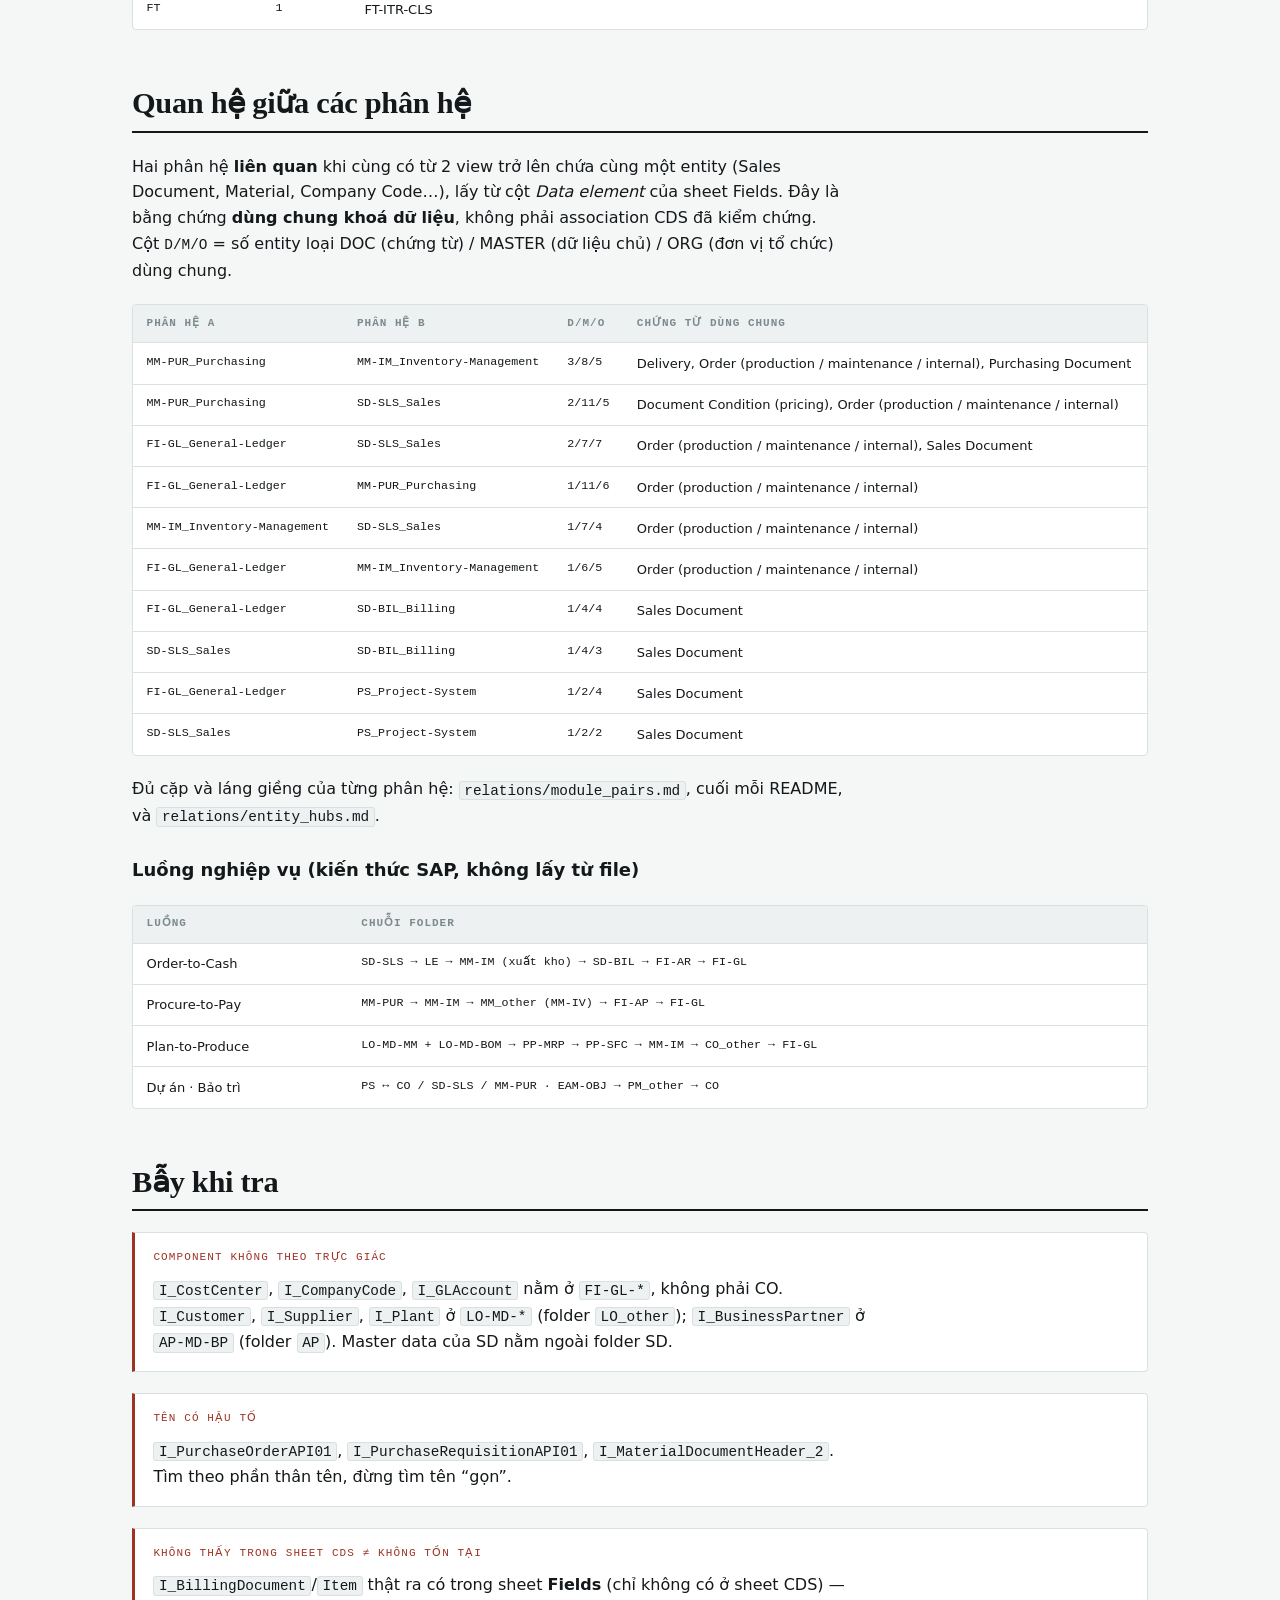
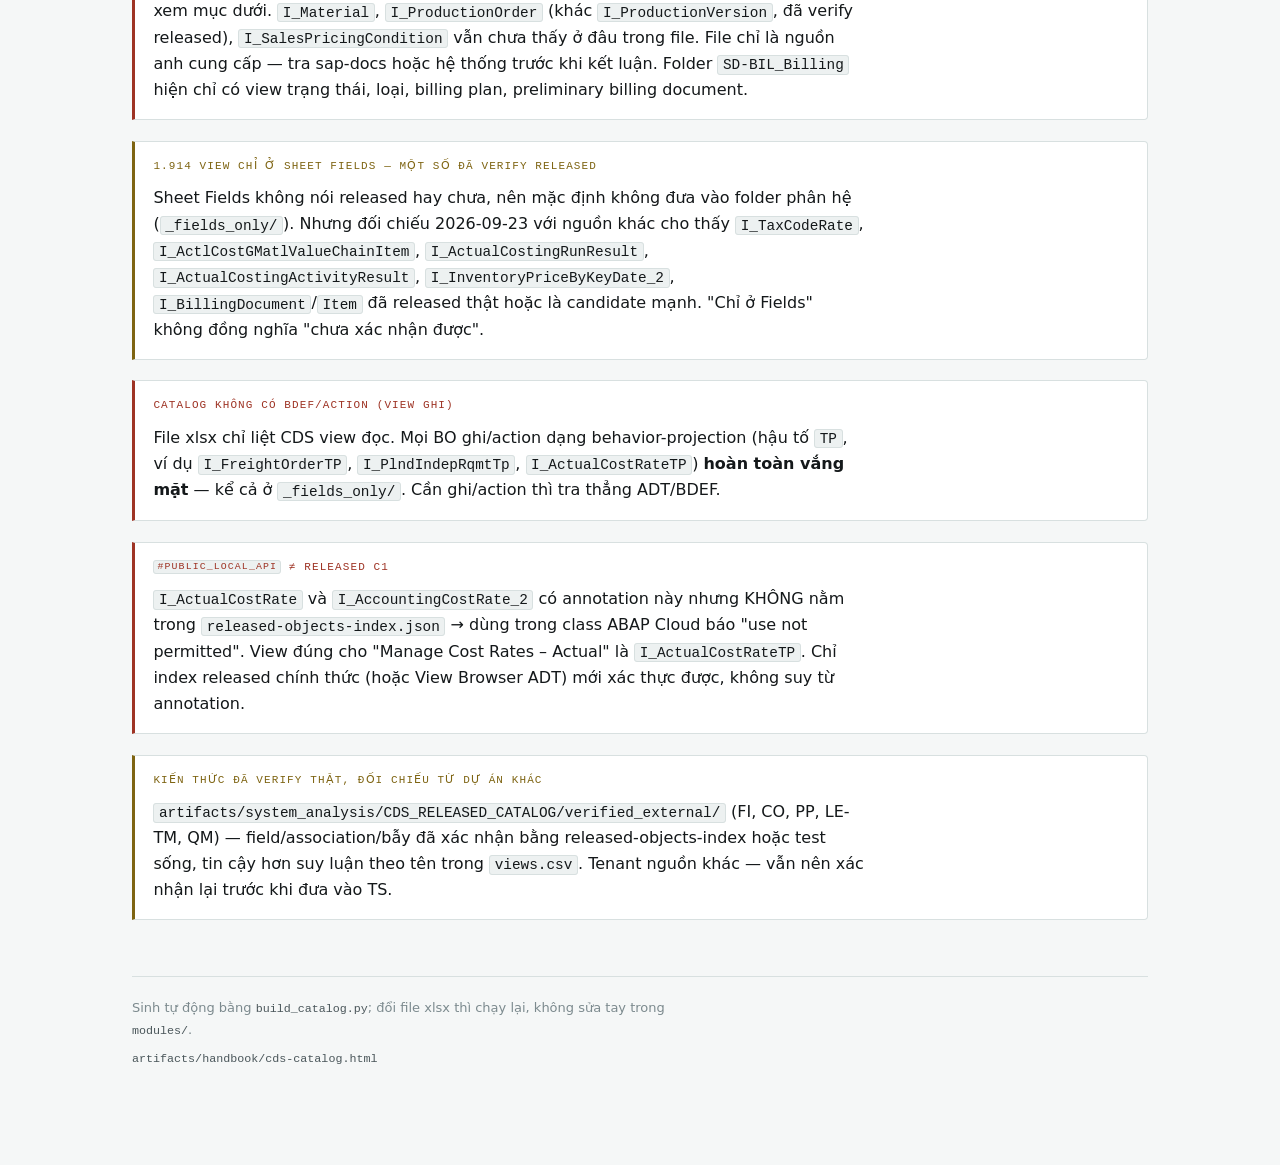
==== commit b659c5a7: "feat: build sc4sap-style reference layer for Public Cloud (ledger group E) - common/: system-config " ====
--- a/artifacts/handbook/cds-catalog.html
+++ b/artifacts/handbook/cds-catalog.html
@@ -15,6 +15,7 @@
       <a href="index.html">Trang chủ</a>
       <a href="mcp.html">MCP</a>
       <a href="cds-catalog.html" aria-current="page">CDS released</a>
+      <a href="workspace-build.html">Dựng workspace</a>
     </nav>
   </div>
 </div>
